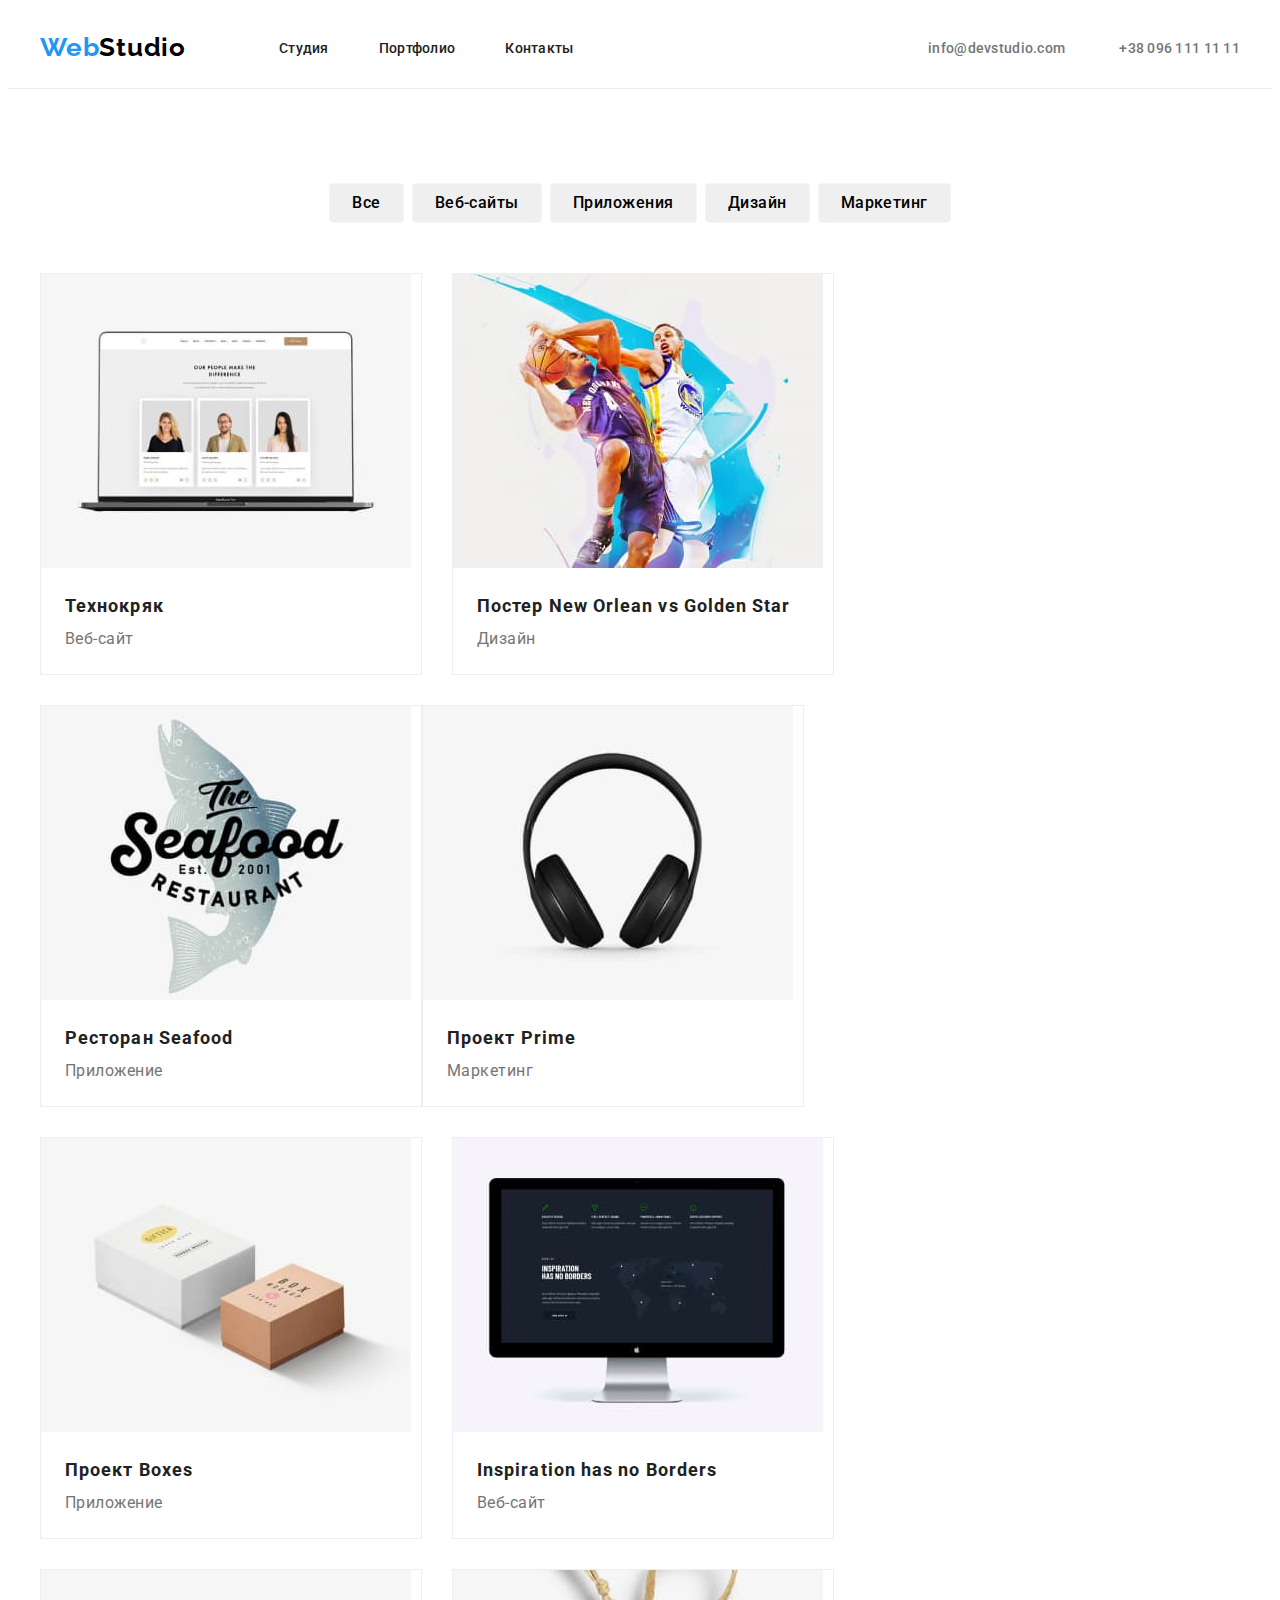
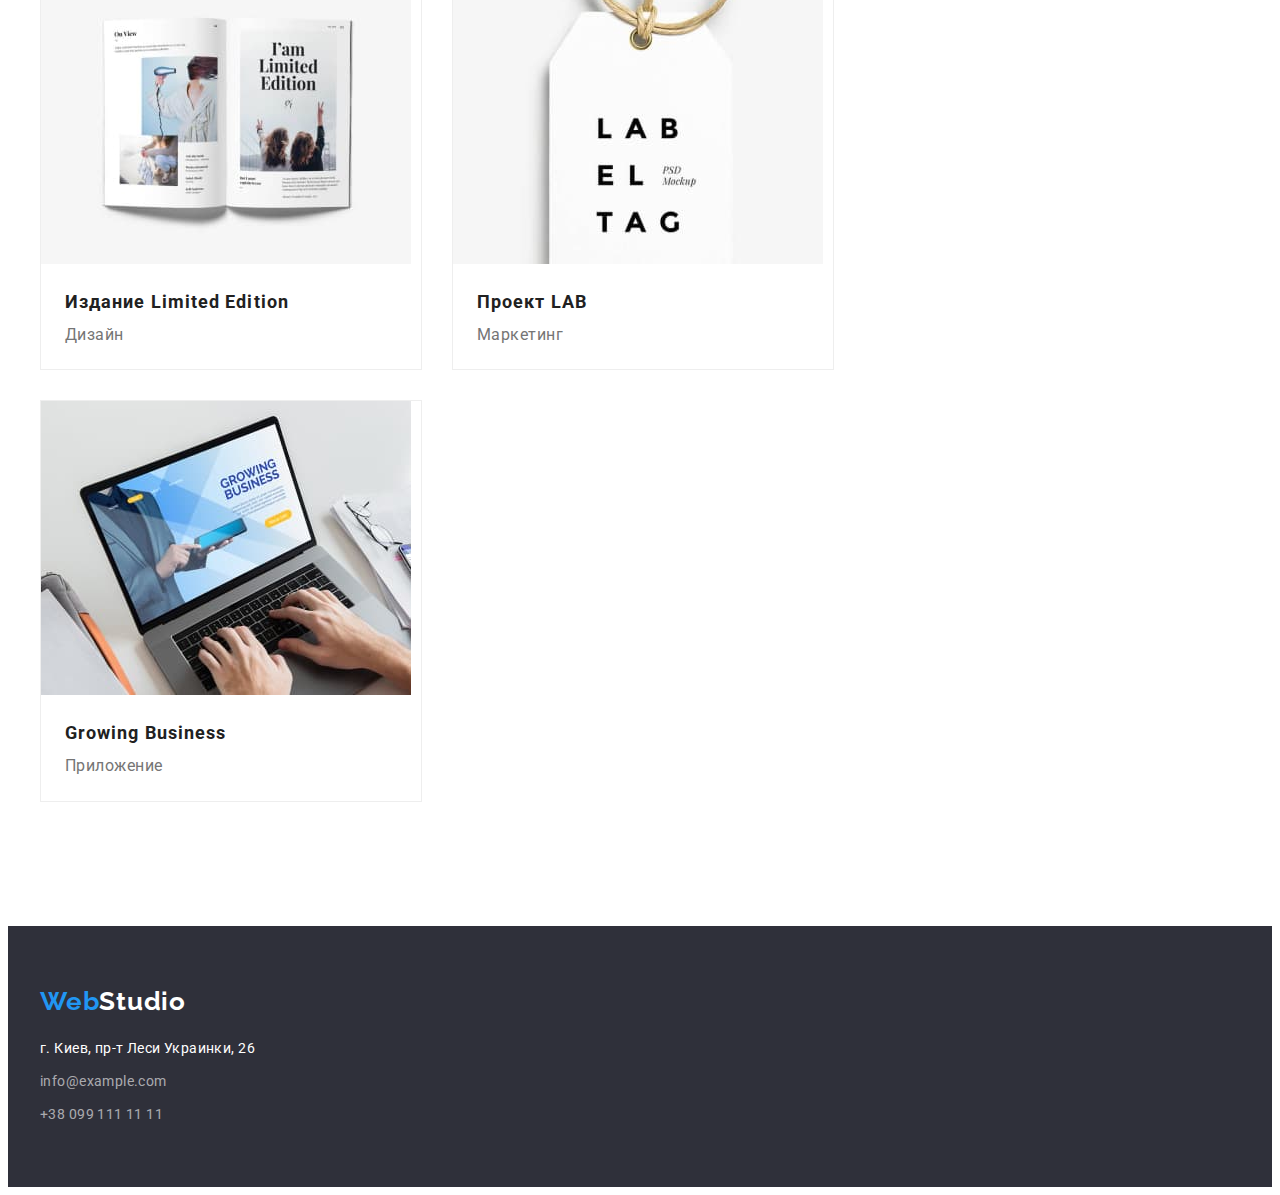
==== portfolio.html @ f9b2ecc1 "Копирует данные" ====
<!DOCTYPE html>
<html lang="ru">
<head>
    <meta charset="UTF-8">
    <meta http-equiv="X-UA-Compatible" content="IE=edge">
    <meta name="viewport" content="width=device-width, initial-scale=1.0">
    <title>Homework3</title>
    <link rel="preconnect" href="https://fonts.googleapis.com">
    <link rel="preconnect" href="https://fonts.gstatic.com" crossorigin>
    <link href="https://fonts.googleapis.com/css2?family=Raleway:wght@700&family=Roboto:wght@400;500;700;900&display=swap" rel="stylesheet">
    <link rel="stylesheet" href="https://cdnjs.cloudflare.com/ajax/libs/modern-normalize/1.1.0/modern-normalize.min.css" integrity="sha512-wpPYUAdjBVSE4KJnH1VR1HeZfpl1ub8YT/NKx4PuQ5NmX2tKuGu6U/JRp5y+Y8XG2tV+wKQpNHVUX03MfMFn9Q==" crossorigin="anonymous" referrerpolicy="no-referrer" />
    <link rel="stylesheet" href="./css/styles.css">
</head>
<body>
<!--Шапка--> 
<header class="header">       
    <div class="container header-container">   
        <nav class="nav header-nav">
            <a class="web-studio link" href="/"><span class="web">Web</span>Studio</a>
            <ul class="header-list list">
                <li class="header-item"><a href="./index.html" class="link-menu link menu">Студия</a></li>
                <li class="header-item"><a href="./portfolio.html" class="link-menu link menu">Портфолио</a></li>
                <li class="header-item"><a href="" class=" link-menu link menu">Контакты</a></li>
            </ul>
        </nav>
            <div class="site-nav-contacts">
                <a href="mailto:info@devstudio.com" class="link-contacts link header-mail">info@devstudio.com</a>
                <a href="tel:+380961111111" class="link-contacts link">+38 096 111 11 11</a>
            </div>
    </div>
</header>
 
    <!--Filters-->
    <section class="section">
        <div class="container ">
        <ul class="filter list">
            <li class="filter-item"><button type="button" class="filter-btn link">Все</button></li>
            <li class="filter-item"><button type="button" class="filter-btn link">Веб-сайты</button></li>
            <li class="filter-item"><button type="button" class="filter-btn link">Приложения</button></li>
            <li class="filter-item"><button type="button" class="filter-btn link">Дизайн</button></li>
            <li class="filter-item"><button type="button" class="filter-btn link">Маркетинг</button></li>
        </ul>
        <ul class="projects list">
            <li class="projects-item">
                <img src="./images/project-1.jpg" alt="Технокряк" width="370" height="294">
                <div class="project-kind">
                    <h3 class="project-name">Технокряк</h3>
                    <p class="project-type">Веб-сайт</p>
                </div>
            </li>
            <li class="projects-item">
                <img src="./images/project-2.jpg" alt="Постер New Orlean vs Golden Star" width="370" height="294">
                <div class="project-kind">
                    <h3 class="project-name">Постер New Orlean vs Golden Star</h3>
                    <p class="project-type">Дизайн</p>
                </div>
            </li>
            <li class="projects-item">
                <img src="./images/project-3.jpg" alt="Ресторан Seafood" width="370" height="294">
                <div class="project-kind">
                    <h3 class="project-name">Ресторан Seafood</h3>
                    <p class="project-type">Приложение</p>
                </div>
            </li>
            <li class="projects-item">
                <img src="./images/project-4.jpg" alt="Проект Prime" width="370" height="294">
                <div class="project-kind">
                    <h3 class="project-name">Проект Prime</h3>
                    <p class="project-type">Маркетинг</p>
                </div>
            </li>
            <li class="projects-item">
                <img src="./images/project-5.jpg" alt="Проект Boxes" width="370" height="294">
                <div class="project-kind">
                    <h3 class="project-name">Проект Boxes</h3>
                    <p class="project-type">Приложение</p>
                </div>
            </li>
            <li class="projects-item">
                <img src="./images/project-6.jpg" alt="Inspiration has no Borders" width="370" height="294">
                <div class="project-kind">
                    <h3 class="project-name">Inspiration has no Borders</h3>
                    <p class="project-type">Веб-сайт</p>
                </div>
            </li>
            <li class="projects-item">
                <img src="./images/project-7.jpg" alt="Издание Limited Edition" width="370" height="294">
                <div class="project-kind">
                    <h3 class="project-name">Издание Limited Edition</h3>
                    <p class="project-type">Дизайн</p>
             </div>
            </li>
            <li class="projects-item">
                <img src="./images/project-8.jpg" alt="Проект LAB" width="370" height="294">
                <div class="project-kind">
                    <h3 class="project-name">Проект LAB</h3>
                    <p class="project-type">Маркетинг</p>
                </div>
            </li>
            <li class="projects-item">
                <img src="./images/project-9.jpg" alt="Growing Business" width="370" height="294">
                <div class="project-kind">
                    <h3 class="project-name">Growing Business</h3>
                    <p class="project-type">Приложение</p>
            </div>
            </li>
        </ul>
    </div>
    </section>

<!--Footer-->
<footer class="footer">
    <div class="container">
    <a class="web-studio link" href="/"><span class="web">Web</span>Studio</a>
        <address class="address">
            <ul class="footer-list list">
                <li><a href="https://goo.gl/maps/Q4nnMbQuA6dh1xM89" target="_blank" class="footer-link link">г. Киев, пр-т Леси Украинки, 26</a></li>
                <li><a href="mailto:info@example.com" class=" footer-item link">info@example.com</a></li>
                <li><a href="tel:+380991111111" class="footer-item footer-tel link">+38 099 111 11 11</a></li>
            </ul>
        </address>
    </div>
</footer>
</body>
</html>
---- css/styles.css ----
/* цвет основного текста №000000 */
/* цвет заголовков #212121 */
/* цвет вторичного текста #757575 */
/*белый №FFFFFF*/
/*акцент #2196F3*/

:root{
    --primary-text-color: #757575;
    --primary-title-color: #212121;
    --primary-black-color: #000000;
    --primary-white-color: #FFFFFF;
    --accent-color: #2196F3;
}
p, h1, h2, h3, h4, h5, h6{
    margin: 0;
}

ul{
    margin: 0;
    padding: 0;
}

img{
    display: block;
}

body{
    background-color: var(--primary-white-color);
    color: var(--primary-text-color);
    font-family: 'Roboto', sans-serif;
}

.container{
    width: 1200px;
    padding-left: 15px;
    padding-right: 15px;
    margin: 0 auto;
}

.section{
    padding-top: 94px;
    padding-bottom: 94px;
}

.list{
    list-style: none;
}

.link{
    text-decoration: none;
}
/*----------- header---------- */
.header{
    padding-top: 24px;
    padding-bottom: 25px;
    border-bottom: 1px solid #ECECEC;
}

.header-container{
    display: flex;
    align-items: center;
}
.header .web{
    font-family: 'Raleway', sans-serif;
    font-style: normal;
    font-weight: 700;
    font-size: 26px;
    line-height: 1.19;
    letter-spacing: 0.03em;
    color: var(--accent-color);
}

.header .web-studio{
    margin-right: 93px;
    font-family: 'Raleway', sans-serif;
    font-style: normal;
    font-weight: 700;
    font-size: 26px;
    line-height: 1.19;
    letter-spacing: 0.03em;
    color: var(--primary-black-color);
}
.header-nav{
    display: flex;
    align-items: center;
}

.header-list{
    display: flex;
}

.header-item:not(:last-child){
    margin-right: 50px;
}

.header .menu{
    font-weight: 500;
    font-size: 14px;
    line-height: 1.14;
    letter-spacing: 0.02em;
    color: var(--primary-title-color);
}

.site-nav .link{
    color: var(--primary-title-color);
}

.logo{
    color: var(--primary-black-color);
    font-family: 'Raleway', sans-serif;
    font-style: normal;
    font-weight: 700;
    font-size: 26px;
    line-height: 1.19;
    letter-spacing: 0.03em;
}

.site-nav .link:hover,
.site-nav .link:focus {
    color: var(--accent-color);
    font-weight: 500;
    font-size: 14px;
    line-height: 1.33;
    letter-spacing: 0.02em;
}

.site-nav-contacts{
    margin-left: auto;
}

.header-mail{
    margin-right: 50px;
}

.link-contacts{
    color: var(--primary-text-color);
    font-weight: 500;
    font-size: 14px;
    line-height: 1.14;
    letter-spacing: 0.02em;
}

.link-contacts:hover, 
.link-contacts:focus{
    color: var(--accent-color);
}

.link-menu:hover,
.link-menu:focus{
    color: var(--accent-color);
}

/* --------Heroy-------------*/

.heroy{
    padding-top: 200px;
    padding-bottom: 200px;
    background-color: #2F303A;
}

.heroy-name{
    margin-bottom: 30px;
    font-weight: 900;
    font-size: 44px;
    line-height: 1.36;
    text-align: center;
    letter-spacing: 0.06em;
    text-transform: uppercase;
    color: var(--primary-white-color);
}

.heroy .button{
    margin: 0 auto;
    padding: 10px 32px;
    min-width: 200px;
    height: 50px;
    border-radius: 4px;
    border: 1px solid var(--accent-color);
    color: var(--primary-white-color);
    background-color: var(--accent-color) ;
    cursor: pointer;
    font-weight: 700;
    font-size: 16px;
    line-height: 1.87;
    display: flex;
    align-items: center;
    text-align: center;
    letter-spacing: 0.06em;
}

/* .filter .button{
    color: var(--primary-white-color);
    background-color: var(--accent-color) ;
    cursor: pointer;
} */

.peculiarities-list{
    display: flex;
    flex-wrap: wrap;
}

.peculiarities-list .item{
    width: calc((100% - 90px)/4);
    margin-right: 30px;
}

.peculiarities-list .item:nth-child(4n){
    margin-right: 0;
}


.peculiarities-list .title{
    margin-bottom: 10px;
    color: var(--primary-title-color);
    font-weight: 700;
    font-size: 14px;
    line-height: 1.33
    letter-spacing: 0.03em;
}

.peculiarities-list-text{
    color: var(--primary-text-color);
    font-weight: normal;
    font-size: 14px;
    line-height: 1.71;
    letter-spacing: 0.03em;
}

.content{
    padding-top: 0;
}

.section-name{
    margin-bottom: 50px;
    text-align: center;
    color: var(--primary-title-color);    
    font-weight: 700;
    font-size: 36px;
    line-height: 1.16;
    letter-spacing: 0.03em;  
}

.work{
    display: flex;
    flex-wrap: wrap;
}

.profession{
    padding-top: 30px;
    padding-bottom: 30px;
}

.work .item{
    width: calc((100% - 60px)/3);
    margin-right: 30px;
}

.work .item:nth-child(3n){
    margin-right: 0;
}
.worker{
    display: flex;
    flex-wrap: wrap;
}

.worker .item{
    width: calc((100% - 90px)/4);
    margin-right: 30px;
}

.worker .item:nth-child(4n){
    margin-right: 0;
}

.worker-name{
    margin-bottom: 10px;
    text-align: center;
    color: var(--primary-title-color);
    font-weight: 500;
    font-size: 16px;
    line-height: 1.18;
    letter-spacing: 0.03em;    
}

.worker-position{
    text-align: center;
    color: var(--primary-text-color);
    font-size: 16px;
    line-height: 1.18;    
    letter-spacing: 0.03em;    
}
/* /* footer */
.address{
    font-style: normal;
}

.footer .web{
    font-family: 'Raleway', sans-serify;
    font-style: normal;
    font-weight: 700;
    font-size: 26px;
    line-height: 1.19;
    letter-spacing: 0.03em;
    color: var(--accent-color);
}

.footer{
    padding-top: 60px;
    padding-bottom: 60px;
    background: #2F303A;
}

.footer .web-studio{
    display: block;
    margin-bottom: 20px;
    font-family: 'Raleway', sans-serify;
    font-style: normal;
    font-weight: 700;
    font-size: 26px;
    line-height: 1.19;
    letter-spacing: 0.03em;
    color: var(--primary-white-color);
}

.footer .footer-link{
    display: block;
    margin-bottom: 9px;
    font-size: 14px;
    line-height: 1.71;
    letter-spacing: 0.03em;
    color: var(--primary-white-color);

}
.footer-item{
    display: block;
    margin-bottom: 9px;
    font-size: 14px;
    line-height: 1.71;
    letter-spacing: 0.03em;
    color: rgba(255, 255, 255, 0.6);
}
.footer-tel{
   margin-bottom: 0;
}

/*PORTFOLIO*/

.filter{
    display: flex;
    justify-content: center;
    margin-bottom: 50px;
}

/* .filter-item{
    width: calc((100% - 32px)/5);
   margin-right: 8px;
} */

.filter-item:not(:last-child) {
    margin-right: 8px;
}

.projects{
    display: flex;
    flex-wrap: wrap;
}

.projects-item{
    width: calc((100% - 60px)/3);
    border: 1px solid #EEEEEE;
    margin-right: 30px;
}

.projects-item:nth-child(3n){
    margin-right: 0;
}
.projects-item{
    margin-bottom: 30px;
}

.project-name{
    font-weight: 700;
    font-size: 18px;
    line-height: 2;
    letter-spacing: 0.06em;
    color: var(--primary-title-color);
}

.project-type{
    font-size: 16px;
    line-height: 1.87;
    letter-spacing: 0.03em;
    color: var(--primary-text-color);
}

.project-kind{
    padding: 20px 24px;
}

.filter-btn{
    padding: 6px 22px;
    border: 1px solid #F5F4FA;
    border-radius: 4px;
    font-family: 'Roboto', sans-serif;
    font-weight: 500;
    font-size: 16px;
    line-height: 1.62;
    text-align: center;
    letter-spacing: 0.03em;
    color: var(--primary-black-color);
}

.filter-btn:hover,
.filter-btn:focus{
    background-color: var(--accent-color);
    color: var(--primary-white-color);
}
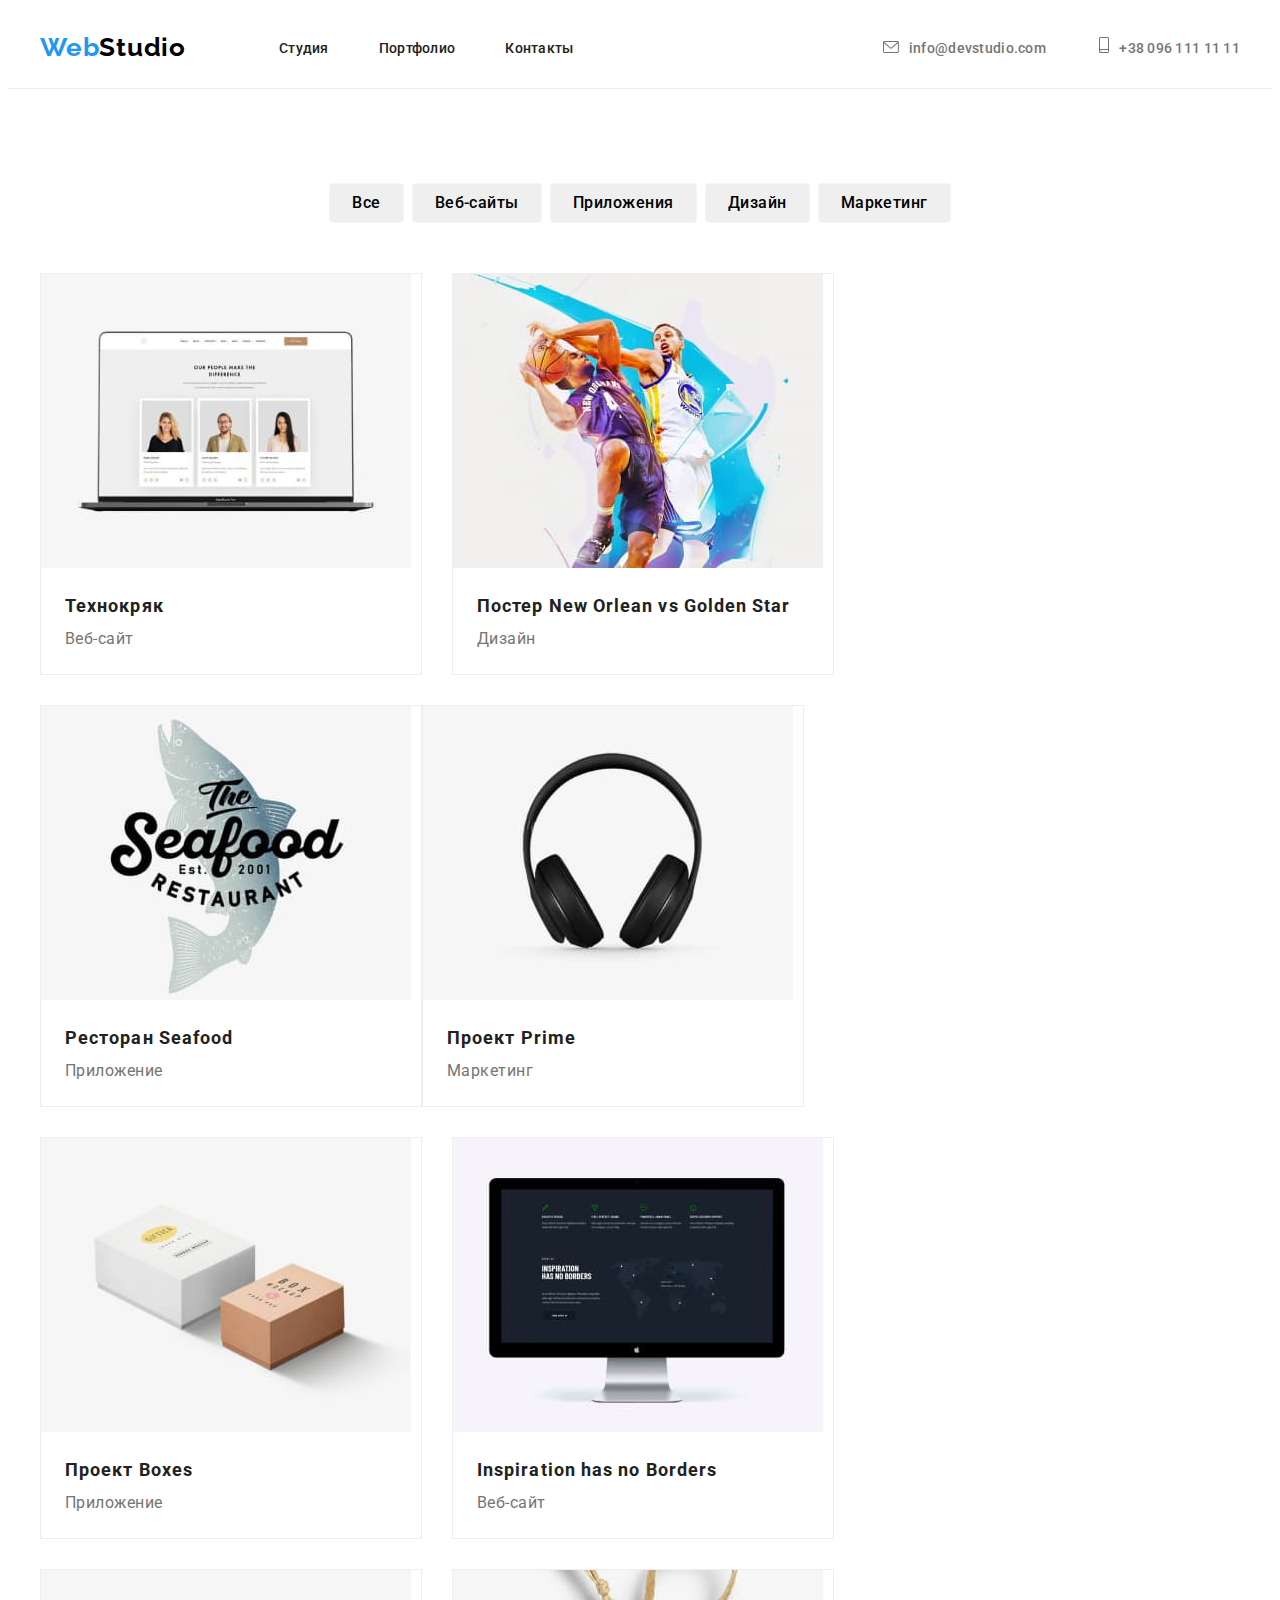
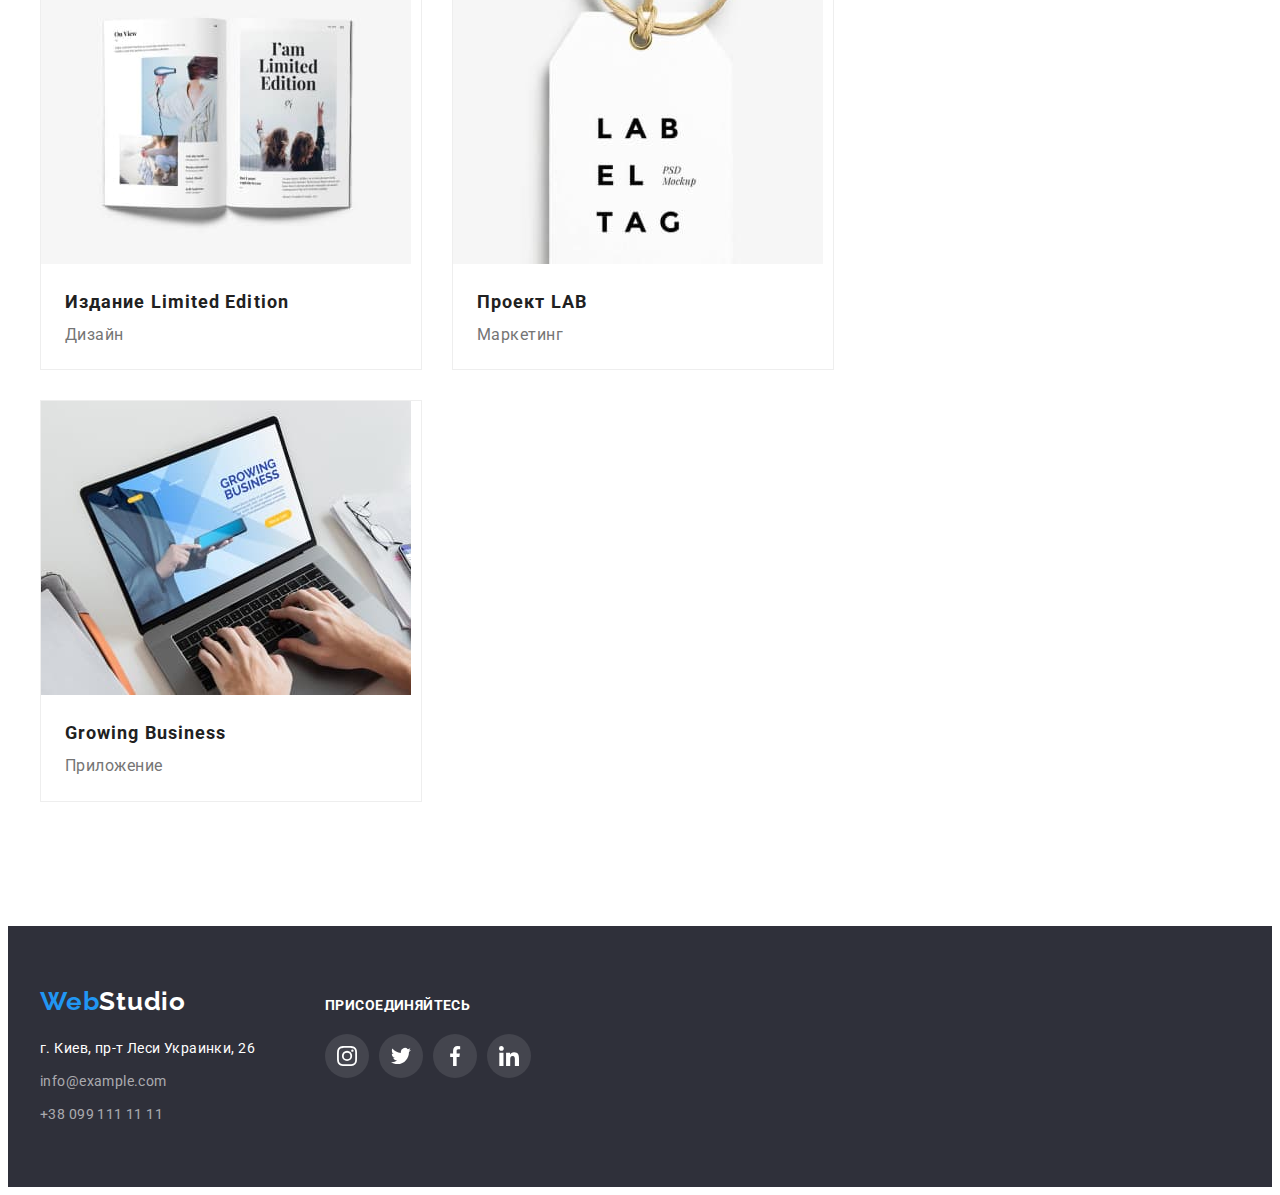
==== commit 18b061d1: "Вносит в правки ховера и фокуса иконок" ====
--- a/portfolio.html
+++ b/portfolio.html
@@ -24,9 +24,19 @@
             </ul>
         </nav>
             <div class="site-nav-contacts">
-                <a href="mailto:info@devstudio.com" class="link-contacts link header-mail">info@devstudio.com</a>
-                <a href="tel:+380961111111" class="link-contacts link">+38 096 111 11 11</a>
-            </div>
+                <a href="mailto:info@devstudio.com" class="link-contacts link header-mail">
+                    <svg class="mail-icon" width="16" height="12">
+                    <use href="./images/icons.svg#icon-mail">
+                    </use>
+                </svg>info@devstudio.com
+                </a>
+                <a href="tel:+380961111111" class="link-contacts link">
+                    <svg class="phone-icon" width="10" height="16">
+                        <use href="./images/icons.svg#icon-smartphone">
+                        </use>
+                    </svg>+38 096 111 11 11
+                </a>
+            </div>                
     </div>
 </header>
  
@@ -110,8 +120,9 @@
 
 <!--Footer-->
 <footer class="footer">
-    <div class="container">
-    <a class="web-studio link" href="/"><span class="web">Web</span>Studio</a>
+    <div class="container footer-container">
+        <div class="footer-contacts">
+        <a class="web-studio link" href="/"><span class="web">Web</span>Studio</a>
         <address class="address">
             <ul class="footer-list list">
                 <li><a href="https://goo.gl/maps/Q4nnMbQuA6dh1xM89" target="_blank" class="footer-link link">г. Киев, пр-т Леси Украинки, 26</a></li>
@@ -119,7 +130,47 @@
                 <li><a href="tel:+380991111111" class="footer-item footer-tel link">+38 099 111 11 11</a></li>
             </ul>
         </address>
-    </div>
-</footer>
+        </div>
+        <div class="footer-social-section">
+            <h3 class="footer-social-title">ПРИСОЕДИНЯЙТЕСЬ</h3>
+            <ul class="footer-social list social-list">
+                <li class="footer-social-item">
+                    <a href="" class="footer-social-link">
+                        <svg class="footer-social-icon" widht="20" height="20">
+                            <use href="./images/icons.svg#icon-instagram">
+
+                            </use>
+                        </svg>
+                    </a>
+                </li>
+                <li class="footer-social-item">
+                    <a href="" class="footer-social-link">
+                        <svg class="footer-social-icon" widht="20" height="20">
+                            <use href="./images/icons.svg#icon-twitter">
+
+                            </use>
+                        </svg>
+                    </a>
+                </li>
+                <li class="footer-social-item">
+                    <a href="" class="footer-social-link">
+                        <svg class="footer-social-icon" widht="20" height="20">
+                            <use href="./images/icons.svg#icon-facebook">
+                            </use>
+                        </svg>
+                    </a>
+                </li>
+                <li class="footer-social-item">
+                    <a href="" class="footer-social-link">
+                        <svg class="footer-social-icon" widht="20" height="20">
+                            <use href="./images/icons.svg#icon-linkedin">
+
+                            </use>
+                        </svg>
+                    </a>
+                </li>
+            </ul>   
+        </div>
+    </footer>
 </body>
 </html>--- a/css/styles.css
+++ b/css/styles.css
@@ -30,6 +30,17 @@
     font-family: 'Roboto', sans-serif;
 }
 
+.visually-hidden{
+    position: absolute;
+    width: 1px;
+    height: 1px;
+    margin: -1px;
+    padding: 0;
+    overflow: hidden;
+    border: 0;
+    clip: rect(0 0 0 0);
+}
+
 .container{
     width: 1200px;
     padding-left: 15px;
@@ -60,6 +71,7 @@
     display: flex;
     align-items: center;
 }
+
 .header .web{
     font-family: 'Raleway', sans-serif;
     font-style: normal;
@@ -132,6 +144,30 @@
     margin-right: 50px;
 }
 
+.mail-icon{
+    fill: var(--primary-text-color);
+    margin-right: 10px;
+}
+
+.phone-icon{
+    fill: var(--primary-text-color);
+    margin-right: 10px;
+}
+
+.link-contacts:hover, .link-contacts:focus{
+    color: var(--accent-color);
+}
+
+.link-contacts:hover .mail-icon,
+.link-contacts:focus .mail-icon{
+    fill: var(--accent-color);
+}
+
+.link-contacts:hover .phone-icon,
+.link-contacts:focus .phone-icon{
+    fill: var(--accent-color);
+}
+
 .link-contacts{
     color: var(--primary-text-color);
     font-weight: 500;
@@ -140,22 +176,27 @@
     letter-spacing: 0.02em;
 }
 
-.link-contacts:hover, 
-.link-contacts:focus{
-    color: var(--accent-color);
-}
-
-.link-menu:hover,
-.link-menu:focus{
-    color: var(--accent-color);
-}
-
 /* --------Heroy-------------*/
+
+.overlay{
+    max-width: 1600px;
+    height: 600px;
+    margin-left: auto;
+    margin-right: auto;
+    background-image: linear-gradient(
+        to right,
+        rgba(47, 48, 58, 0.4),
+        rgba(47, 48, 58, 0.4)),
+     url(../images/heroy.jpg);
+    background-repeat: no-repeat;
+    background-size: cover;
+    background-position: center;
+    background-color: #2F303A;
+}
 
 .heroy{
     padding-top: 200px;
     padding-bottom: 200px;
-    background-color: #2F303A;
 }
 
 .heroy-name{
@@ -188,11 +229,18 @@
     letter-spacing: 0.06em;
 }
 
-/* .filter .button{
-    color: var(--primary-white-color);
-    background-color: var(--accent-color) ;
-    cursor: pointer;
-} */
+/* ОСОБЕННОСТИ */
+
+.title-icons{
+    display: flex;
+    justify-content: center;
+    align-items: center;
+    margin-bottom: 30px;
+    width: 270px;
+    height: 120px;
+    background: #F5F4FA;
+    border-radius: 4px;
+}
 
 .peculiarities-list{
     display: flex;
@@ -239,7 +287,9 @@
     line-height: 1.16;
     letter-spacing: 0.03em;  
 }
-
+.team{
+    background-color: #F5F4FA;
+}
 .work{
     display: flex;
     flex-wrap: wrap;
@@ -270,6 +320,11 @@
 
 .worker .item:nth-child(4n){
     margin-right: 0;
+}
+.worker .item{
+    background-color: var(--primary-white-color);
+    box-shadow: 0px 1px 3px rgba(0, 0, 0, 0.12), 0px 1px 1px rgba(0, 0, 0, 0.14), 0px 2px 1px rgba(0, 0, 0, 0.2);
+    border-radius: 0px 0px 4px 4px;
 }
 
 .worker-name{
@@ -287,9 +342,94 @@
     color: var(--primary-text-color);
     font-size: 16px;
     line-height: 1.18;    
-    letter-spacing: 0.03em;    
-}
+    letter-spacing: 0.03em; 
+    margin-bottom: 30px;      
+}
+
+.social-list{
+    display: flex;
+    justify-content: center;
+}
+
+.social-item{
+    width: 44px;
+    height: 44px;
+    margin-right: 10px;
+}
+
+.social-item:last-child{
+    margin-right: 0;
+}
+
+.social-icon{
+    fill: #AFB1B8;
+}
+
+.social-link{
+    width: 100%;
+    height: 100%;
+    border-radius: 50%;
+    display: flex;
+    align-items: center;
+    justify-content: center;
+    background-color: var(--primary-white-color);
+}
+
+.social-link:hover, .social-link:focus{
+    background-color: var(--accent-color);
+}
+
+.social-link:hover .social-icon,
+.social-link:focus .social-icon{
+    fill: var(--primary-white-color);
+}
+
+
+.clients-list{
+    display: flex;
+    justify-content: center;
+}
+
+.clients-item{
+    width: 170px;
+    height: 92px;
+    margin-right: 30px;
+}
+.clients-item:last-child{
+    margin-right: 0;
+}
+
+.clients-link{
+    width: 170px;
+    height: 92px;
+    border: 1px solid #AFB1B8;
+    border-radius: 4px;
+    display: flex;
+    align-items: center;
+    justify-content: center;
+    background-color: var(--primary-white-color);
+}  
+
+.clients-icon{
+    fill: #AFB1B8;
+}
+
+.clients-link:hover, .clients-link:focus{
+    border: 1px solid var(--accent-color);
+}
+
+.clients-link:hover .clients-icon,
+.clients-link:focus .clients-icon{
+    fill: var(--accent-color);
+}
+
 /* /* footer */
+
+.footer-container{
+    display: flex;
+    align-items: baseline
+}
+
 .address{
     font-style: normal;
 }
@@ -308,6 +448,10 @@
     padding-top: 60px;
     padding-bottom: 60px;
     background: #2F303A;
+}
+
+.footer-contacts{
+    margin-right: 70px;
 }
 
 .footer .web-studio{
@@ -321,6 +465,14 @@
     letter-spacing: 0.03em;
     color: var(--primary-white-color);
 }
+.footer-social-title{
+    font-weight: 700;
+    font-size: 14px;
+    line-height: 1.14;
+    letter-spacing: 0.03em;
+    color: var(--primary-white-color);
+    margin-bottom: 20px;    
+}
 
 .footer .footer-link{
     display: block;
@@ -343,6 +495,53 @@
    margin-bottom: 0;
 }
 
+.footer-social-section{
+    display: block;
+    align-items: center;
+    justify-content: center;
+    width: 206px;
+    height: 80px;
+}
+
+.footer-social-list{
+    display: flex;
+    justify-content: center;
+}
+
+.footer-social-item{
+    width: 44px;
+    height: 44px;
+    margin-right: 10px;
+}
+
+.footer-social-item:last-child{
+    margin-right: 0;
+}
+
+.footer-social-icon{
+    fill: var(--primary-white-color);
+}
+
+.footer-social-link{
+    width: 100%;
+    height: 100%;
+    border-radius: 50%;
+    display: flex;
+    align-items: center;
+    justify-content: center;
+    background-color: rgba(255, 255, 255, 0.1); 
+}
+
+.footer-social-link:hover, .footer-social-link:focus{
+    background-color: var(--accent-color);
+}
+
+.footer-social-link:hover .footer-social-icon 
+.footer-social-link:focus .footer-social-icon{
+    fill: var(--primary-white-color);
+}
+
+
 /*PORTFOLIO*/
 
 .filter{
@@ -351,10 +550,12 @@
     margin-bottom: 50px;
 }
 
-/* .filter-item{
-    width: calc((100% - 32px)/5);
-   margin-right: 8px;
-} */
+.filter-btn:hover,
+.filter-btn:focus{
+    background-color: var(--accent-color);
+    color: var(--primary-white-color);
+    box-shadow: 0px 3px 1px rgba(0, 0, 0, 0.1), 0px 1px 2px rgba(0, 0, 0, 0.08), 0px 2px 2px rgba(0, 0, 0, 0.12);
+}
 
 .filter-item:not(:last-child) {
     margin-right: 8px;
@@ -377,6 +578,10 @@
 .projects-item{
     margin-bottom: 30px;
 }
+.projects-item:hover, .projects-item:focus{
+    box-shadow: 0px 4px 4px rgba(0, 0, 0, 0.25);
+}
+
 
 .project-name{
     font-weight: 700;
@@ -410,8 +615,3 @@
     color: var(--primary-black-color);
 }
 
-.filter-btn:hover,
-.filter-btn:focus{
-    background-color: var(--accent-color);
-    color: var(--primary-white-color);
-}